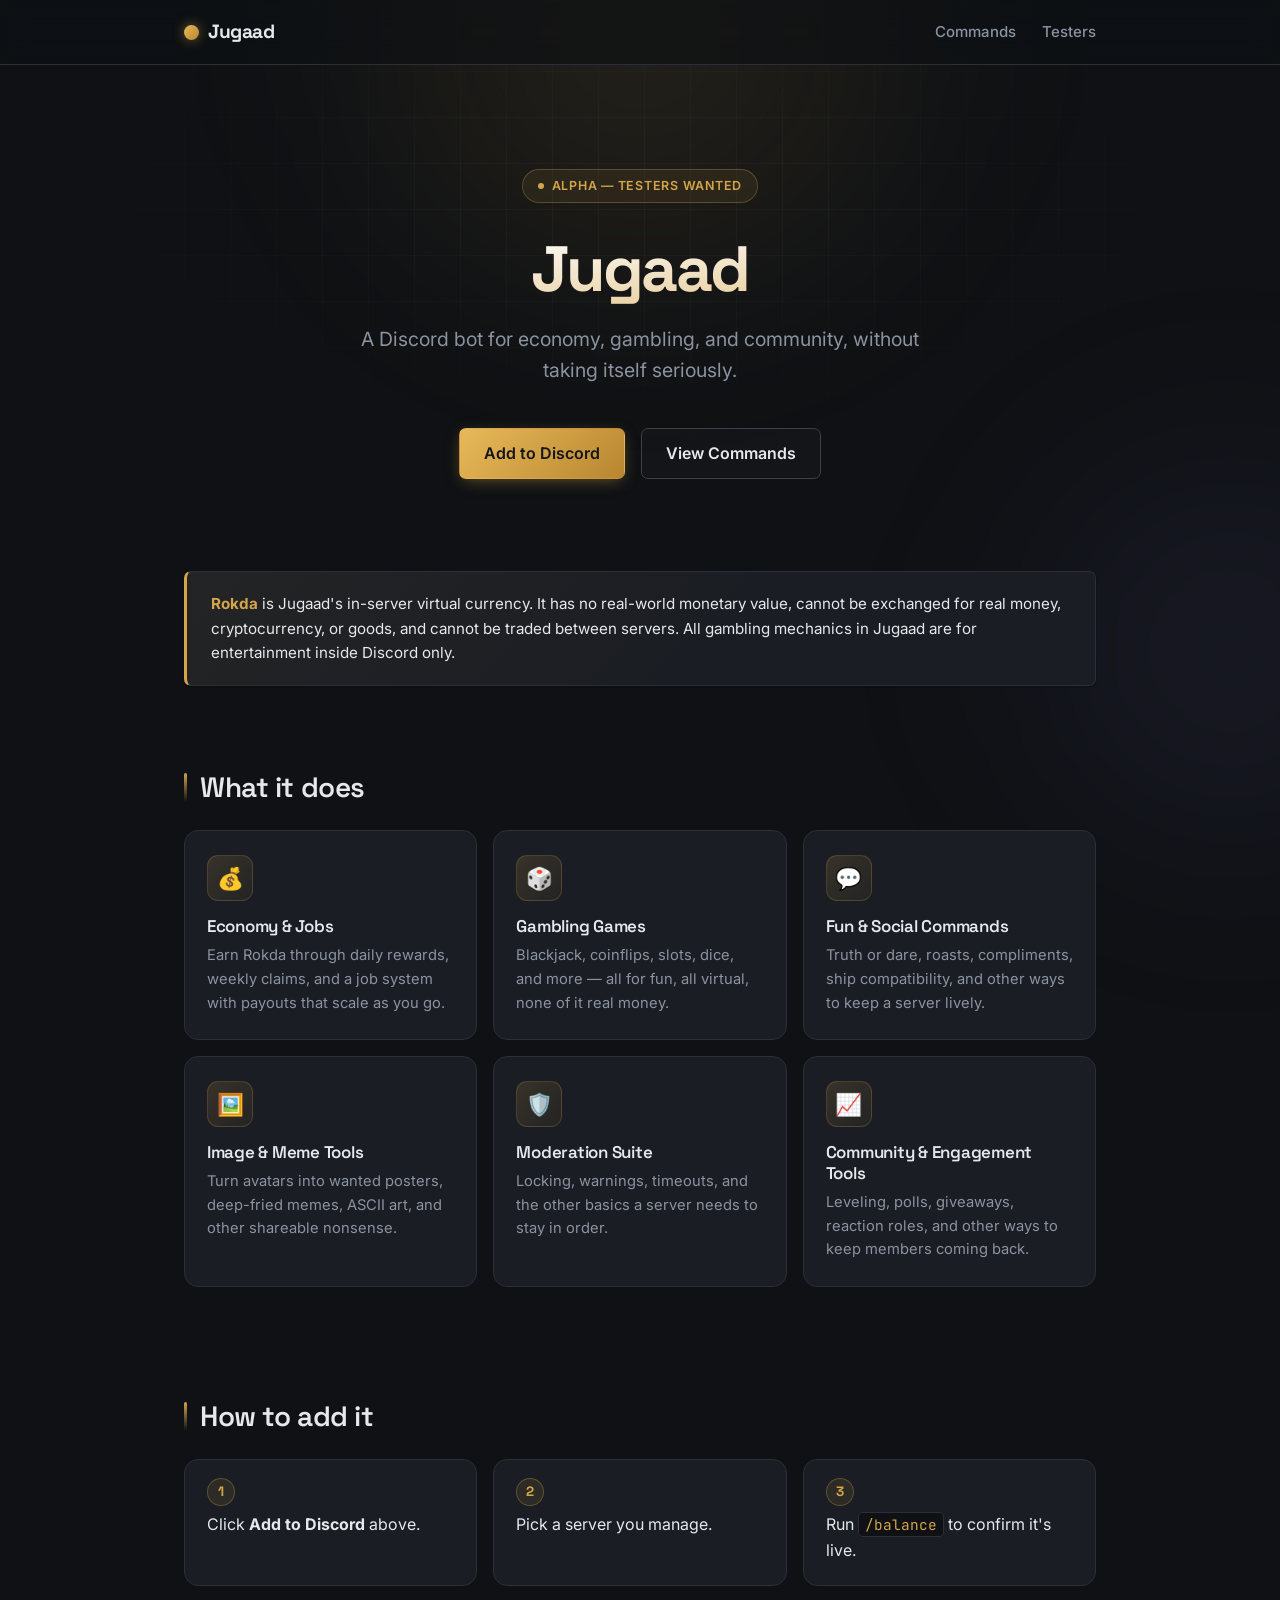
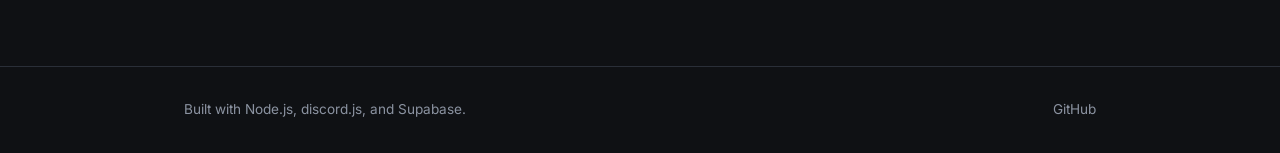
==== index.html @ f147b138 "Give the site a proper visual layer Cosmetic pass across all three pages, keeping the existing dark/" ====
<!doctype html>
<html lang="en">
<head>
  <meta charset="UTF-8" />
  <meta name="viewport" content="width=device-width, initial-scale=1.0" />
  <title>Jugaad — A Discord Bot for Economy, Gambling &amp; Community</title>
  <meta name="description" content="Jugaad is a Discord bot for economy, gambling, and community, without taking itself seriously." />

  <link rel="preconnect" href="https://fonts.googleapis.com" />
  <link rel="preconnect" href="https://fonts.gstatic.com" crossorigin />
  <link href="https://fonts.googleapis.com/css2?family=Space+Grotesk:wght@600;700&family=Inter:wght@400;500;600&family=JetBrains+Mono:wght@400;500&display=swap" rel="stylesheet" />

  <link rel="stylesheet" href="styles.css" />
</head>
<body>

  <header class="site-header">
    <div class="container">
      <a href="index.html" class="site-logo">Jugaad</a>
      <nav class="site-nav">
        <a href="commands.html">Commands</a>
        <a href="testers.html">Testers</a>
      </nav>
    </div>
  </header>

  <main>

    <section class="hero">
      <div class="container">
        <span class="hero-badge" data-reveal><span class="dot"></span> Alpha — testers wanted</span>
        <h1 data-reveal data-reveal-delay="60">Jugaad</h1>
        <p class="tagline" data-reveal data-reveal-delay="120">A Discord bot for economy, gambling, and community, without taking itself seriously.</p>
        <div class="hero-actions" data-reveal data-reveal-delay="180">
          <a href="https://discord.com/oauth2/authorize?client_id=1526129273075929159&permissions=2147601472&integration_type=0&scope=bot+applications.commands" class="btn btn-primary">Add to Discord</a>
          <a href="commands.html" class="btn btn-secondary">View Commands</a>
        </div>
      </div>
    </section>

    <section class="compliance">
      <div class="container">
        <p><strong>Rokda</strong> is Jugaad's in-server virtual currency. It has no real-world monetary value, cannot be exchanged for real money, cryptocurrency, or goods, and cannot be traded between servers. All gambling mechanics in Jugaad are for entertainment inside Discord only.</p>
      </div>
    </section>

    <section class="features">
      <div class="container">
        <h2>What it does</h2>
        <div class="feature-grid">
          <article class="feature-card" data-reveal>
            <span class="icon">💰</span>
            <h3>Economy &amp; Jobs</h3>
            <p>Earn Rokda through daily rewards, weekly claims, and a job system with payouts that scale as you go.</p>
          </article>
          <article class="feature-card" data-reveal data-reveal-delay="70">
            <span class="icon">🎲</span>
            <h3>Gambling Games</h3>
            <p>Blackjack, coinflips, slots, dice, and more — all for fun, all virtual, none of it real money.</p>
          </article>
          <article class="feature-card" data-reveal data-reveal-delay="140">
            <span class="icon">💬</span>
            <h3>Fun &amp; Social Commands</h3>
            <p>Truth or dare, roasts, compliments, ship compatibility, and other ways to keep a server lively.</p>
          </article>
          <article class="feature-card" data-reveal>
            <span class="icon">🖼️</span>
            <h3>Image &amp; Meme Tools</h3>
            <p>Turn avatars into wanted posters, deep-fried memes, ASCII art, and other shareable nonsense.</p>
          </article>
          <article class="feature-card" data-reveal data-reveal-delay="70">
            <span class="icon">🛡️</span>
            <h3>Moderation Suite</h3>
            <p>Locking, warnings, timeouts, and the other basics a server needs to stay in order.</p>
          </article>
          <article class="feature-card" data-reveal data-reveal-delay="140">
            <span class="icon">📈</span>
            <h3>Community &amp; Engagement Tools</h3>
            <p>Leveling, polls, giveaways, reaction roles, and other ways to keep members coming back.</p>
          </article>
        </div>
      </div>
    </section>

    <section class="how-to-add">
      <div class="container">
        <h2>How to add it</h2>
        <ol class="steps">
          <li data-reveal>Click <strong>Add to Discord</strong> above.</li>
          <li data-reveal data-reveal-delay="70">Pick a server you manage.</li>
          <li data-reveal data-reveal-delay="140">Run <code>/balance</code> to confirm it's live.</li>
        </ol>
      </div>
    </section>

  </main>

  <footer class="site-footer">
    <div class="container">
      <span>Built with Node.js, discord.js, and Supabase.</span>
      <a href="GITHUB_REPO_PLACEHOLDER">GitHub</a>
    </div>
  </footer>

  <button type="button" class="to-top" aria-label="Back to top">
    <svg viewBox="0 0 24 24" fill="none" stroke="currentColor" stroke-width="2.2" stroke-linecap="round" stroke-linejoin="round" aria-hidden="true">
      <path d="M12 19V5M5 12l7-7 7 7" />
    </svg>
  </button>

  <script src="script.js"></script>
</body>
</html>
---- styles.css ----
/* Jugaad docs site — shared stylesheet */

:root {
  --bg: #0f1114;
  --bg-deep: #0a0c0f;
  --surface: #1a1d23;
  --surface-hi: #21252d;
  --border: #2a2f38;
  --border-hi: #3a404c;
  --text: #e6e8ec;
  --text-muted: #8b93a1;
  --accent: #d4a54a;
  --accent-hover: #e8b95a;
  --accent-deep: #b8862f;
  --violet: #8b7cf6;
  --success: #4ea67c;
  --warning: #c26a5b;

  --accent-rgb: 212, 165, 74;
  --violet-rgb: 139, 124, 246;
  --warning-rgb: 194, 106, 91;
  --success-rgb: 78, 166, 124;

  --font-heading: "Space Grotesk", "Inter", sans-serif;
  --font-body: "Inter", sans-serif;
  --font-mono: "JetBrains Mono", ui-monospace, monospace;

  --content-width: 960px;
  --radius: 7px;
  --radius-lg: 14px;

  --ease: cubic-bezier(0.4, 0, 0.2, 1);
  --ease-out: cubic-bezier(0.16, 1, 0.3, 1);
  --t-fast: 160ms var(--ease);
  --t-med: 280ms var(--ease);

  --shadow-sm: 0 1px 2px rgba(0, 0, 0, 0.3);
  --shadow-md: 0 8px 24px -8px rgba(0, 0, 0, 0.5);
  --shadow-lg: 0 20px 48px -16px rgba(0, 0, 0, 0.65);
  --glow-accent: 0 0 0 1px rgba(var(--accent-rgb), 0.35), 0 8px 32px -8px rgba(var(--accent-rgb), 0.25);
}

* {
  box-sizing: border-box;
}

html {
  scroll-behavior: smooth;
}

body {
  margin: 0;
  background: var(--bg);
  color: var(--text);
  font-family: var(--font-body);
  font-size: 16px;
  line-height: 1.6;
  -webkit-font-smoothing: antialiased;
  position: relative;
  overflow-x: hidden;
}

/* Ambient background glows — fixed, behind everything, purely decorative. */
body::before,
body::after {
  content: "";
  position: fixed;
  border-radius: 50%;
  pointer-events: none;
  z-index: 0;
  filter: blur(80px);
}

body::before {
  top: -280px;
  left: 50%;
  width: 900px;
  height: 620px;
  margin-left: -450px;
  background: radial-gradient(circle, rgba(var(--accent-rgb), 0.13), transparent 68%);
}

body::after {
  top: 340px;
  right: -260px;
  width: 620px;
  height: 620px;
  background: radial-gradient(circle, rgba(var(--violet-rgb), 0.09), transparent 68%);
}

body > * {
  position: relative;
  z-index: 1;
}

::selection {
  background: rgba(var(--accent-rgb), 0.28);
  color: #fff;
}

/* Scrollbar */

* {
  scrollbar-width: thin;
  scrollbar-color: var(--border-hi) transparent;
}

::-webkit-scrollbar {
  width: 11px;
  height: 11px;
}

::-webkit-scrollbar-track {
  background: var(--bg-deep);
}

::-webkit-scrollbar-thumb {
  background: var(--border-hi);
  border-radius: 6px;
  border: 3px solid var(--bg-deep);
}

::-webkit-scrollbar-thumb:hover {
  background: #4a5261;
}

h1, h2, h3, h4 {
  font-family: var(--font-heading);
  font-weight: 600;
  line-height: 1.25;
  margin: 0 0 0.6em 0;
  letter-spacing: -0.015em;
}

p {
  margin: 0 0 1em 0;
}

a {
  color: var(--accent);
  text-decoration: none;
  transition: color var(--t-fast);
}

a:hover {
  color: var(--accent-hover);
}

:focus-visible {
  outline: 2px solid var(--accent);
  outline-offset: 3px;
  border-radius: 3px;
}

code, .mono {
  font-family: var(--font-mono);
}

.container {
  max-width: var(--content-width);
  margin: 0 auto;
  padding: 0 24px;
}

/* Site header */

.site-header {
  border-bottom: 1px solid var(--border);
  background: rgba(15, 17, 20, 0.72);
  -webkit-backdrop-filter: blur(14px) saturate(160%);
  backdrop-filter: blur(14px) saturate(160%);
  position: sticky;
  top: 0;
  z-index: 20;
  transition: box-shadow var(--t-med), background var(--t-med);
}

.site-header.scrolled {
  background: rgba(15, 17, 20, 0.9);
  box-shadow: 0 1px 0 rgba(var(--accent-rgb), 0.12), var(--shadow-md);
}

.site-header .container {
  display: flex;
  align-items: center;
  justify-content: space-between;
  height: 64px;
}

.site-logo {
  font-family: var(--font-heading);
  font-weight: 700;
  font-size: 1.2rem;
  color: var(--text);
  display: inline-flex;
  align-items: center;
  gap: 9px;
  letter-spacing: -0.02em;
}

/* Coin mark before the wordmark */
.site-logo::before {
  content: "";
  width: 15px;
  height: 15px;
  border-radius: 50%;
  background: linear-gradient(135deg, var(--accent-hover), var(--accent-deep));
  box-shadow: 0 0 12px rgba(var(--accent-rgb), 0.5);
  transition: transform var(--t-med), box-shadow var(--t-med);
}

.site-logo:hover {
  color: var(--accent);
}

.site-logo:hover::before {
  transform: rotate(180deg) scale(1.12);
  box-shadow: 0 0 18px rgba(var(--accent-rgb), 0.75);
}

.site-nav {
  display: flex;
  align-items: center;
}

.site-nav a {
  color: var(--text-muted);
  font-weight: 500;
  margin-left: 26px;
  font-size: 0.94rem;
  position: relative;
  padding: 4px 0;
}

.site-nav a::after {
  content: "";
  position: absolute;
  left: 0;
  bottom: 0;
  width: 100%;
  height: 1.5px;
  background: var(--accent);
  border-radius: 2px;
  transform: scaleX(0);
  transform-origin: right;
  transition: transform var(--t-med) var(--ease-out);
}

.site-nav a:hover {
  color: var(--accent);
}

.site-nav a:hover::after {
  transform: scaleX(1);
  transform-origin: left;
}

/* Buttons */

.btn {
  display: inline-block;
  padding: 12px 24px;
  border-radius: var(--radius);
  font-weight: 600;
  font-family: var(--font-body);
  border: 1px solid transparent;
  position: relative;
  overflow: hidden;
  transition: transform var(--t-fast), box-shadow var(--t-med), background var(--t-fast),
    border-color var(--t-fast), color var(--t-fast);
}

/* Shine sweep on hover */
.btn::after {
  content: "";
  position: absolute;
  inset: 0;
  background: linear-gradient(110deg, transparent 20%, rgba(255, 255, 255, 0.22), transparent 80%);
  transform: translateX(-120%);
  transition: transform 620ms var(--ease-out);
}

.btn:hover::after {
  transform: translateX(120%);
}

.btn:active {
  transform: translateY(1px);
}

.btn-primary {
  background: linear-gradient(135deg, var(--accent-hover), var(--accent-deep));
  color: #14161a;
  box-shadow: 0 4px 16px -4px rgba(var(--accent-rgb), 0.5);
}

.btn-primary:hover {
  color: #14161a;
  transform: translateY(-2px);
  box-shadow: 0 10px 28px -6px rgba(var(--accent-rgb), 0.6);
}

.btn-secondary {
  background: rgba(255, 255, 255, 0.02);
  border-color: var(--border-hi);
  color: var(--text);
}

.btn-secondary:hover {
  border-color: var(--accent);
  color: var(--accent);
  transform: translateY(-2px);
  background: rgba(var(--accent-rgb), 0.06);
}

/* Hero */

.hero {
  padding: 104px 0 72px;
  text-align: center;
  position: relative;
}

/* Faint grid, faded out toward the edges */
.hero::before {
  content: "";
  position: absolute;
  inset: -40px 0 0;
  background-image: linear-gradient(rgba(255, 255, 255, 0.028) 1px, transparent 1px),
    linear-gradient(90deg, rgba(255, 255, 255, 0.028) 1px, transparent 1px);
  background-size: 46px 46px;
  -webkit-mask-image: radial-gradient(ellipse 70% 62% at 50% 34%, #000 20%, transparent 76%);
  mask-image: radial-gradient(ellipse 70% 62% at 50% 34%, #000 20%, transparent 76%);
  pointer-events: none;
}

.hero .container {
  position: relative;
}

.hero-badge {
  display: inline-flex;
  align-items: center;
  gap: 8px;
  font-size: 0.78rem;
  font-weight: 600;
  letter-spacing: 0.06em;
  text-transform: uppercase;
  color: var(--accent);
  background: rgba(var(--accent-rgb), 0.09);
  border: 1px solid rgba(var(--accent-rgb), 0.3);
  padding: 6px 15px;
  border-radius: 100px;
  margin-bottom: 26px;
}

.hero-badge .dot {
  width: 6px;
  height: 6px;
  border-radius: 50%;
  background: var(--accent);
  box-shadow: 0 0 0 0 rgba(var(--accent-rgb), 0.7);
  animation: pulse-dot 2.4s var(--ease) infinite;
}

@keyframes pulse-dot {
  0% { box-shadow: 0 0 0 0 rgba(212, 165, 74, 0.6); }
  70% { box-shadow: 0 0 0 7px rgba(212, 165, 74, 0); }
  100% { box-shadow: 0 0 0 0 rgba(212, 165, 74, 0); }
}

.hero h1 {
  font-size: 4rem;
  font-weight: 700;
  margin-bottom: 0.24em;
  letter-spacing: -0.035em;
  background: linear-gradient(175deg, #fff 18%, var(--accent) 130%);
  -webkit-background-clip: text;
  background-clip: text;
  -webkit-text-fill-color: transparent;
  color: transparent;
}

.hero .tagline {
  color: var(--text-muted);
  font-size: 1.22rem;
  max-width: 570px;
  margin: 0 auto 2.2em;
  line-height: 1.55;
}

.hero-actions {
  display: flex;
  gap: 16px;
  justify-content: center;
  flex-wrap: wrap;
}

/* Compliance notice */

.compliance {
  padding: 20px 0 28px;
}

.compliance .container {
  background: linear-gradient(135deg, rgba(var(--accent-rgb), 0.05), transparent 60%), var(--surface);
  border: 1px solid var(--border);
  border-left: 3px solid var(--accent);
  border-radius: var(--radius);
  padding: 20px 24px;
  max-width: calc(var(--content-width) - 48px);
  box-shadow: var(--shadow-sm);
}

.compliance p {
  margin: 0;
  color: var(--text);
  font-size: 0.95rem;
}

.compliance strong {
  color: var(--accent);
}

/* Section spacing */

section {
  padding: 56px 0;
}

section > .container > h2 {
  font-size: 1.75rem;
  margin-bottom: 0.9em;
  display: flex;
  align-items: center;
  gap: 13px;
}

/* Small accent bar before each section heading */
section > .container > h2::before {
  content: "";
  width: 3px;
  height: 1.05em;
  border-radius: 2px;
  background: linear-gradient(180deg, var(--accent), transparent);
  flex: none;
}

.section-intro {
  color: var(--text-muted);
  max-width: 640px;
}

/* Feature cards */

.feature-grid {
  display: grid;
  grid-template-columns: repeat(3, 1fr);
  gap: 16px;
}

.feature-card {
  background: var(--surface);
  border: 1px solid var(--border);
  border-radius: var(--radius-lg);
  padding: 24px 22px;
  position: relative;
  overflow: hidden;
  transition: transform var(--t-med) var(--ease-out), border-color var(--t-med),
    box-shadow var(--t-med), background var(--t-med);
}

/* Gradient hairline that lights up along the top edge on hover */
.feature-card::before {
  content: "";
  position: absolute;
  top: 0;
  left: 0;
  right: 0;
  height: 1px;
  background: linear-gradient(90deg, transparent, var(--accent), transparent);
  opacity: 0;
  transition: opacity var(--t-med);
}

.feature-card:hover {
  transform: translateY(-4px);
  border-color: var(--border-hi);
  background: var(--surface-hi);
  box-shadow: var(--shadow-lg);
}

.feature-card:hover::before {
  opacity: 1;
}

.feature-card .icon {
  font-size: 1.35rem;
  display: inline-flex;
  align-items: center;
  justify-content: center;
  width: 46px;
  height: 46px;
  margin-bottom: 15px;
  border-radius: 11px;
  background: linear-gradient(135deg, rgba(var(--accent-rgb), 0.16), rgba(var(--accent-rgb), 0.05));
  border: 1px solid rgba(var(--accent-rgb), 0.2);
  transition: transform var(--t-med) var(--ease-out), box-shadow var(--t-med);
}

.feature-card:hover .icon {
  transform: scale(1.08) rotate(-5deg);
  box-shadow: 0 6px 20px -6px rgba(var(--accent-rgb), 0.5);
}

.feature-card h3 {
  font-size: 1.06rem;
  margin-bottom: 0.4em;
}

.feature-card p {
  color: var(--text-muted);
  font-size: 0.92rem;
  margin: 0;
}

/* How to add it — steps */

.steps {
  list-style: none;
  counter-reset: step;
  margin: 0;
  padding: 0;
  display: grid;
  grid-template-columns: repeat(3, 1fr);
  gap: 16px;
}

.steps li {
  counter-increment: step;
  background: var(--surface);
  border: 1px solid var(--border);
  border-radius: var(--radius-lg);
  padding: 22px;
  position: relative;
  padding-top: 52px;
  transition: transform var(--t-med) var(--ease-out), border-color var(--t-med), box-shadow var(--t-med);
}

.steps li:hover {
  transform: translateY(-3px);
  border-color: var(--border-hi);
  box-shadow: var(--shadow-md);
}

.steps li::before {
  content: counter(step);
  position: absolute;
  top: 18px;
  left: 22px;
  width: 26px;
  height: 26px;
  display: flex;
  align-items: center;
  justify-content: center;
  border-radius: 50%;
  font-family: var(--font-heading);
  color: var(--accent);
  background: rgba(var(--accent-rgb), 0.1);
  border: 1px solid rgba(var(--accent-rgb), 0.3);
  font-weight: 700;
  font-size: 0.85rem;
}

.steps code {
  background: var(--bg);
  border: 1px solid var(--border);
  border-radius: 4px;
  padding: 2px 6px;
  font-size: 0.9rem;
  color: var(--accent);
}

/* Tech footer */

.site-footer {
  border-top: 1px solid var(--border);
  padding: 32px 0;
  margin-top: 24px;
}

.site-footer .container {
  color: var(--text-muted);
  font-size: 0.85rem;
  display: flex;
  justify-content: space-between;
  flex-wrap: wrap;
  gap: 8px;
}

.site-footer a {
  color: var(--text-muted);
}

.site-footer a:hover {
  color: var(--accent);
}

/* Scroll reveal (index.html) — opt-in via [data-reveal].
   Deliberately scoped under .js-reveal, which script.js only adds once it has
   confirmed it can actually run the animation. Without that class the content
   is plainly visible, so a JS failure, a missing IntersectionObserver, or a
   renderer that never delivers observer callbacks degrades to "no animation"
   rather than "blank page". */

.js-reveal [data-reveal] {
  opacity: 0;
  transform: translateY(18px);
  transition: opacity 620ms var(--ease-out), transform 620ms var(--ease-out);
}

.js-reveal [data-reveal].revealed {
  opacity: 1;
  transform: none;
}

/* ---------- commands.html ---------- */

.commands-page {
  display: grid;
  grid-template-columns: 220px 1fr;
  gap: 40px;
  align-items: start;
  max-width: var(--content-width);
  margin: 0 auto;
  padding: 40px 24px 96px;
}

.build-note {
  grid-column: 1 / -1;
  color: var(--text-muted);
  font-size: 0.88rem;
  background: var(--surface);
  border: 1px solid var(--border);
  border-radius: var(--radius);
  padding: 12px 16px;
  margin-bottom: 8px;
}

.legend {
  grid-column: 1 / -1;
  display: flex;
  flex-wrap: wrap;
  gap: 20px;
  align-items: center;
  color: var(--text-muted);
  font-size: 0.85rem;
  border: 1px solid var(--border);
  border-radius: var(--radius);
  padding: 14px 18px;
  margin-bottom: 8px;
}

.legend .legend-item {
  display: flex;
  align-items: center;
  gap: 8px;
}

.filter-bar {
  grid-column: 1 / -1;
  margin-bottom: 8px;
  position: relative;
}

.filter-bar input {
  width: 100%;
  padding: 12px 16px 12px 42px;
  background: var(--surface);
  border: 1px solid var(--border);
  border-radius: var(--radius);
  color: var(--text);
  font-family: var(--font-body);
  font-size: 0.95rem;
  transition: border-color var(--t-fast), box-shadow var(--t-fast), background var(--t-fast);
}

/* Magnifier drawn in CSS so there's no extra markup or network request */
.filter-bar::before {
  content: "";
  position: absolute;
  left: 16px;
  top: 50%;
  width: 12px;
  height: 12px;
  margin-top: -8px;
  border: 1.8px solid var(--text-muted);
  border-radius: 50%;
  pointer-events: none;
  transition: border-color var(--t-fast);
}

.filter-bar::after {
  content: "";
  position: absolute;
  left: 26px;
  top: 50%;
  width: 6px;
  height: 1.8px;
  margin-top: 3px;
  background: var(--text-muted);
  transform: rotate(45deg);
  border-radius: 2px;
  pointer-events: none;
  transition: background var(--t-fast);
}

.filter-bar:focus-within::before {
  border-color: var(--accent);
}

.filter-bar:focus-within::after {
  background: var(--accent);
}

.filter-bar input:focus {
  outline: none;
  border-color: var(--accent);
  background: var(--surface-hi);
  box-shadow: 0 0 0 3px rgba(var(--accent-rgb), 0.12);
}

.filter-bar input::placeholder {
  color: var(--text-muted);
}

.sidebar {
  position: sticky;
  top: 84px;
  align-self: start;
}

.sidebar h4 {
  font-size: 0.75rem;
  text-transform: uppercase;
  letter-spacing: 0.06em;
  color: var(--text-muted);
  margin-bottom: 0.8em;
}

.sidebar ul {
  list-style: none;
  margin: 0;
  padding: 0;
  display: flex;
  flex-direction: column;
  gap: 2px;
  border-left: 1px solid var(--border);
}

.sidebar a {
  color: var(--text-muted);
  font-size: 0.9rem;
  display: block;
  padding: 5px 0 5px 14px;
  margin-left: -1px;
  border-left: 2px solid transparent;
  transition: color var(--t-fast), border-color var(--t-fast), padding-left var(--t-fast);
}

.sidebar a:hover {
  color: var(--accent);
  padding-left: 18px;
}

.sidebar a.active {
  color: var(--accent);
  border-left-color: var(--accent);
  font-weight: 500;
}

.mobile-nav-toggle {
  display: none;
}

.command-main {
  min-width: 0;
}

.command-category {
  margin-bottom: 48px;
  scroll-margin-top: 84px;
}

.command-category h2 {
  font-size: 1.5rem;
  border-bottom: 1px solid var(--border);
  padding-bottom: 12px;
  margin-bottom: 8px;
}

.category-note {
  color: var(--text-muted);
  font-size: 0.88rem;
  margin-bottom: 16px;
}

.command-list {
  display: flex;
  flex-direction: column;
  gap: 10px;
}

.command-card {
  background: var(--surface);
  border: 1px solid var(--border);
  border-radius: var(--radius);
  padding: 16px 18px;
  position: relative;
  overflow: hidden;
  transition: transform var(--t-fast) var(--ease-out), border-color var(--t-fast),
    background var(--t-fast), box-shadow var(--t-fast);
}

/* Accent bar that slides in from the left edge on hover */
.command-card::before {
  content: "";
  position: absolute;
  left: 0;
  top: 0;
  bottom: 0;
  width: 2px;
  background: linear-gradient(180deg, var(--accent), var(--accent-deep));
  transform: scaleY(0);
  transform-origin: top;
  transition: transform var(--t-med) var(--ease-out);
}

.command-card:hover {
  transform: translateX(3px);
  border-color: var(--border-hi);
  background: var(--surface-hi);
  box-shadow: var(--shadow-md);
}

.command-card:hover::before {
  transform: scaleY(1);
}

.command-card header {
  display: flex;
  align-items: center;
  justify-content: space-between;
  gap: 12px;
  flex-wrap: wrap;
  margin-bottom: 6px;
}

.command-card code {
  color: var(--accent);
  font-size: 0.95rem;
}

.command-card .desc {
  margin: 0;
  font-size: 0.94rem;
}

.command-card .note {
  margin: 6px 0 0;
  color: var(--text-muted);
  font-size: 0.85rem;
}

.badge {
  font-family: var(--font-body);
  font-size: 0.72rem;
  font-weight: 600;
  padding: 2px 8px;
  border-radius: 20px;
  white-space: nowrap;
}

.badge-soon {
  background: rgba(var(--accent-rgb), 0.14);
  color: var(--accent);
  border: 1px solid rgba(var(--accent-rgb), 0.35);
}

.badge-issue {
  background: rgba(var(--warning-rgb), 0.14);
  color: var(--warning);
  border: 1px solid rgba(var(--warning-rgb), 0.35);
}

.no-results {
  display: none;
  color: var(--text-muted);
  padding: 40px 0;
  text-align: center;
}

/* ---------- testers.html ---------- */

.testers-page {
  max-width: var(--content-width);
  margin: 0 auto;
  padding: 40px 24px 96px;
}

.alpha-banner {
  background: linear-gradient(135deg, rgba(var(--accent-rgb), 0.07), transparent 62%), var(--surface);
  border: 1px solid var(--border);
  border-left: 3px solid var(--accent);
  border-radius: var(--radius);
  padding: 22px 26px;
  margin-bottom: 20px;
  box-shadow: var(--shadow-sm);
}

.alpha-banner h1 {
  font-size: 1.45rem;
  margin-bottom: 0.5em;
  color: var(--accent);
}

.alpha-banner p {
  margin: 0;
  font-size: 0.95rem;
}

.report-bug {
  background: linear-gradient(135deg, rgba(var(--warning-rgb), 0.16), rgba(var(--warning-rgb), 0.07));
  border: 1px solid var(--warning);
  border-radius: var(--radius);
  padding: 22px 26px;
  margin-bottom: 40px;
  box-shadow: 0 8px 28px -12px rgba(var(--warning-rgb), 0.45);
}

.report-bug h2 {
  font-size: 1.15rem;
  margin-bottom: 0.5em;
  color: var(--warning);
}

.report-bug p {
  margin: 0 0 0.6em;
  font-size: 0.95rem;
}

.report-bug p:last-child {
  margin-bottom: 0;
}

.report-bug .report-target {
  font-weight: 600;
  color: var(--text);
  font-family: var(--font-mono);
  background: rgba(0, 0, 0, 0.28);
  border: 1px solid rgba(var(--warning-rgb), 0.45);
  border-radius: 5px;
  padding: 2px 8px;
}

.testers-intro {
  color: var(--text-muted);
  font-size: 0.9rem;
  margin-bottom: 32px;
}

.known-issues {
  background: linear-gradient(135deg, rgba(var(--warning-rgb), 0.09), transparent 60%), var(--surface);
  border: 1px solid var(--border);
  border-left: 3px solid var(--warning);
  border-radius: var(--radius);
  padding: 22px 26px;
  margin-bottom: 40px;
}

.known-issues h2 {
  font-size: 1.15rem;
  margin-bottom: 0.5em;
}

.known-issues p {
  margin: 0 0 0.6em;
  font-size: 0.9rem;
}

.known-issues p:last-child {
  margin-bottom: 0;
}

.known-issues ul {
  margin: 0 0 0.6em;
  padding-left: 1.3em;
  font-size: 0.9rem;
}

.known-issues code {
  background: var(--bg);
  border: 1px solid var(--border);
  border-radius: 4px;
  padding: 1px 5px;
  font-size: 0.87rem;
}

.test-category {
  margin-bottom: 44px;
  scroll-margin-top: 84px;
}

.test-category h2 {
  font-size: 1.5rem;
  border-bottom: 1px solid var(--border);
  padding-bottom: 12px;
  margin-bottom: 20px;
}

.test-card {
  background: var(--surface);
  border: 1px solid var(--border);
  border-radius: var(--radius);
  padding: 16px 18px;
  margin-bottom: 12px;
  transition: border-color var(--t-fast), background var(--t-fast), box-shadow var(--t-fast);
}

.test-card:hover {
  border-color: var(--border-hi);
  background: var(--surface-hi);
  box-shadow: var(--shadow-md);
}

.test-card > h3 {
  font-family: var(--font-mono);
  font-size: 1rem;
  color: var(--accent);
  font-weight: 500;
  margin-bottom: 12px;
}

.test-step {
  padding: 10px 0;
  border-top: 1px solid var(--border);
}

.test-step:first-of-type {
  border-top: none;
  padding-top: 0;
}

.test-step p {
  margin: 0 0 6px;
  font-size: 0.92rem;
}

.test-step p:last-child {
  margin-bottom: 0;
}

.test-label {
  display: inline-block;
  font-family: var(--font-body);
  font-size: 0.7rem;
  font-weight: 600;
  text-transform: uppercase;
  letter-spacing: 0.05em;
  padding: 2px 7px;
  border-radius: 4px;
  margin-right: 8px;
  vertical-align: middle;
}

.test-label.action {
  background: rgba(var(--accent-rgb), 0.14);
  color: var(--accent);
  border: 1px solid rgba(var(--accent-rgb), 0.28);
}

.test-label.expected {
  background: rgba(var(--success-rgb), 0.14);
  color: var(--success);
  border: 1px solid rgba(var(--success-rgb), 0.28);
}

.test-label.edge {
  background: rgba(var(--warning-rgb), 0.14);
  color: var(--warning);
  border: 1px solid rgba(var(--warning-rgb), 0.28);
}

.test-step code {
  background: var(--bg);
  border: 1px solid var(--border);
  border-radius: 4px;
  padding: 2px 6px;
  font-size: 0.88rem;
  color: var(--text);
}

/* Back-to-top button */

.to-top {
  position: fixed;
  right: 24px;
  bottom: 24px;
  width: 42px;
  height: 42px;
  display: flex;
  align-items: center;
  justify-content: center;
  border-radius: 50%;
  background: var(--surface-hi);
  border: 1px solid var(--border-hi);
  color: var(--text-muted);
  cursor: pointer;
  z-index: 40;
  opacity: 0;
  visibility: hidden;
  transform: translateY(12px);
  box-shadow: var(--shadow-md);
  transition: opacity var(--t-med), transform var(--t-med) var(--ease-out), visibility var(--t-med),
    color var(--t-fast), border-color var(--t-fast);
}

.to-top.visible {
  opacity: 1;
  visibility: visible;
  transform: none;
}

.to-top:hover {
  color: var(--accent);
  border-color: var(--accent);
}

.to-top svg {
  width: 17px;
  height: 17px;
}

/* Mobile breakpoint */

@media (max-width: 700px) {
  .hero {
    padding: 64px 0 40px;
  }

  .hero h1 {
    font-size: 2.5rem;
  }

  .hero .tagline {
    font-size: 1.05rem;
  }

  .feature-grid,
  .steps {
    grid-template-columns: 1fr;
  }

  .site-nav a {
    margin-left: 16px;
  }

  .commands-page {
    grid-template-columns: 1fr;
    padding: 24px 20px 64px;
  }

  .testers-page {
    padding: 24px 20px 64px;
  }

  .to-top {
    right: 16px;
    bottom: 16px;
  }

  .mobile-nav-toggle {
    display: block;
    grid-column: 1 / -1;
    width: 100%;
    text-align: left;
    padding: 12px 16px;
    background: var(--surface);
    border: 1px solid var(--border);
    border-radius: var(--radius);
    color: var(--text);
    font-family: var(--font-body);
    font-size: 0.9rem;
    font-weight: 600;
    cursor: pointer;
  }

  .sidebar {
    position: static;
    display: none;
    background: var(--surface);
    border: 1px solid var(--border);
    border-radius: var(--radius);
    padding: 16px;
    margin-bottom: 8px;
    z-index: 30;
  }

  .sidebar.open {
    display: block;
  }

  .command-card header {
    flex-direction: column;
    align-items: flex-start;
  }

  .command-card:hover {
    transform: none;
  }
}

/* Respect reduced-motion preferences: kill movement, keep color/state feedback. */

@media (prefers-reduced-motion: reduce) {
  html {
    scroll-behavior: auto;
  }

  *,
  *::before,
  *::after {
    animation-duration: 0.001ms !important;
    animation-iteration-count: 1 !important;
    transition-duration: 0.001ms !important;
  }

  .js-reveal [data-reveal] {
    opacity: 1;
    transform: none;
  }

  .feature-card:hover,
  .steps li:hover,
  .command-card:hover,
  .btn-primary:hover,
  .btn-secondary:hover {
    transform: none;
  }
}
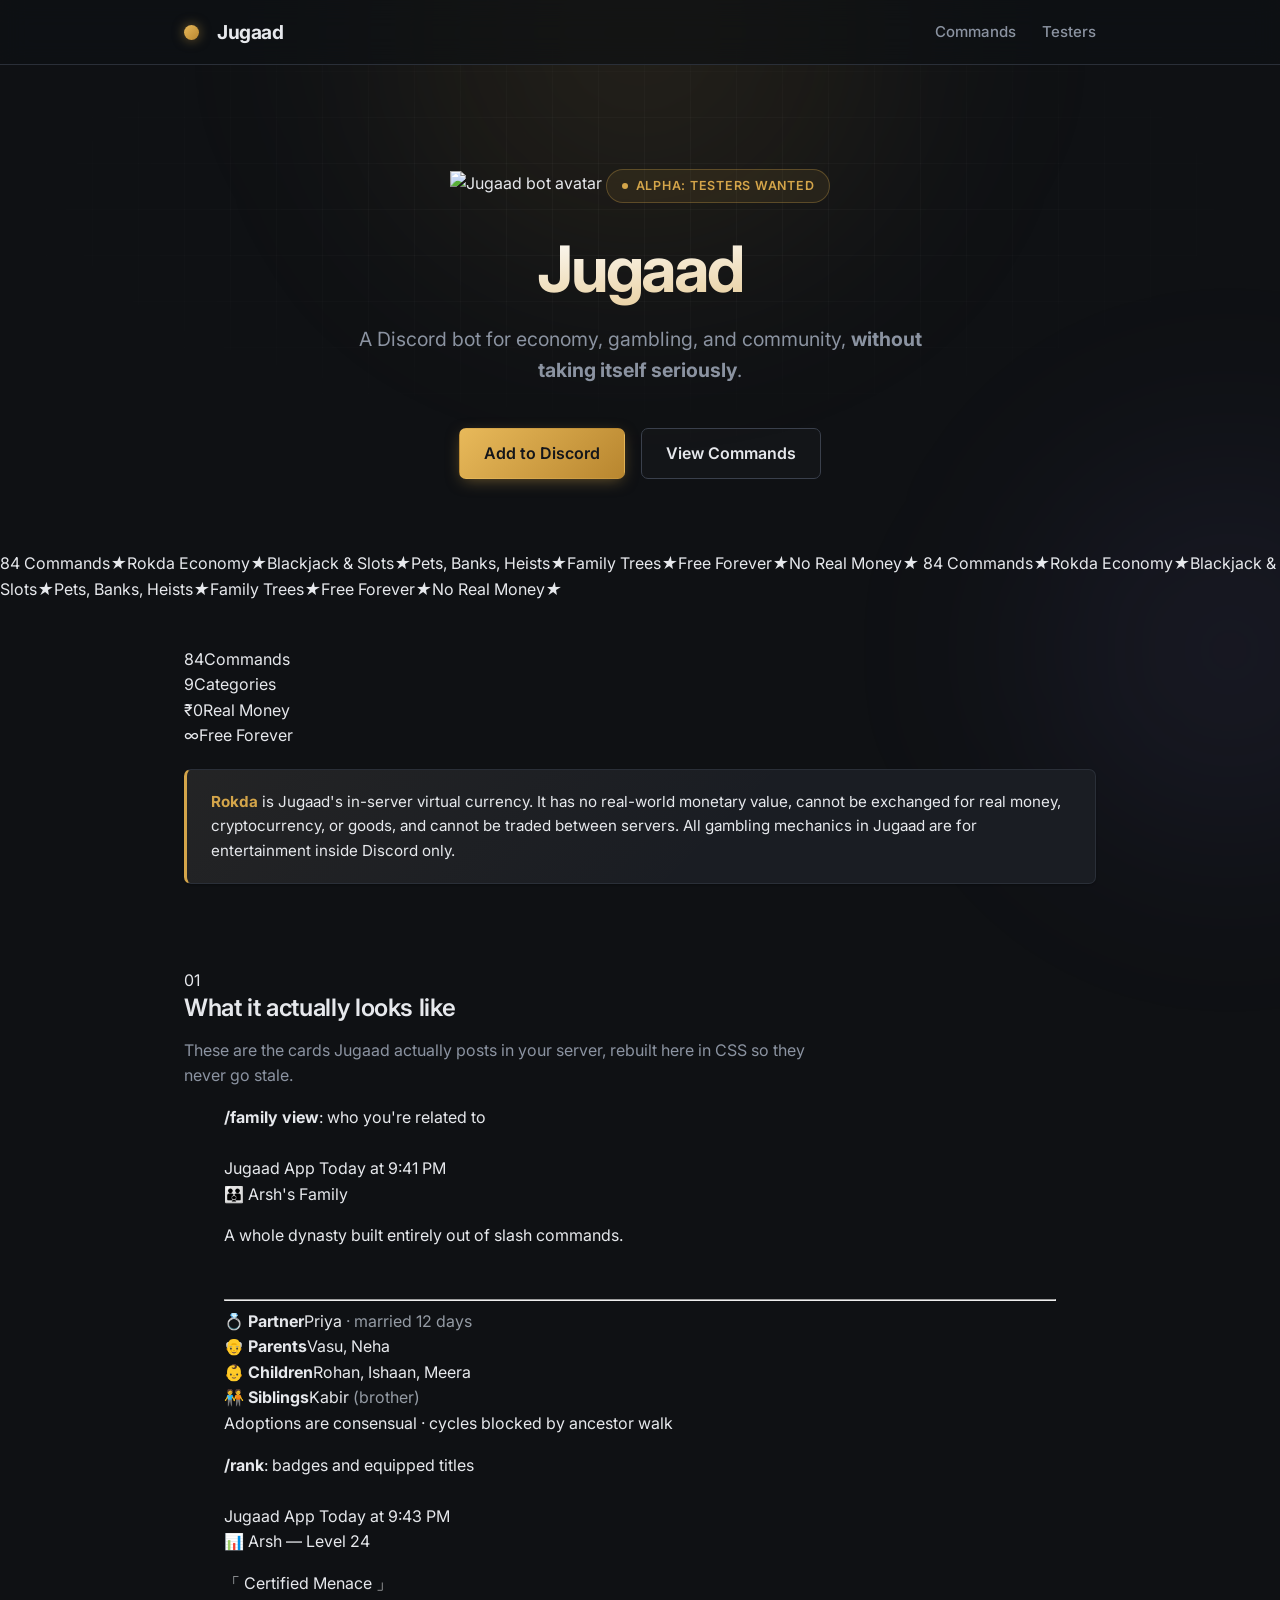
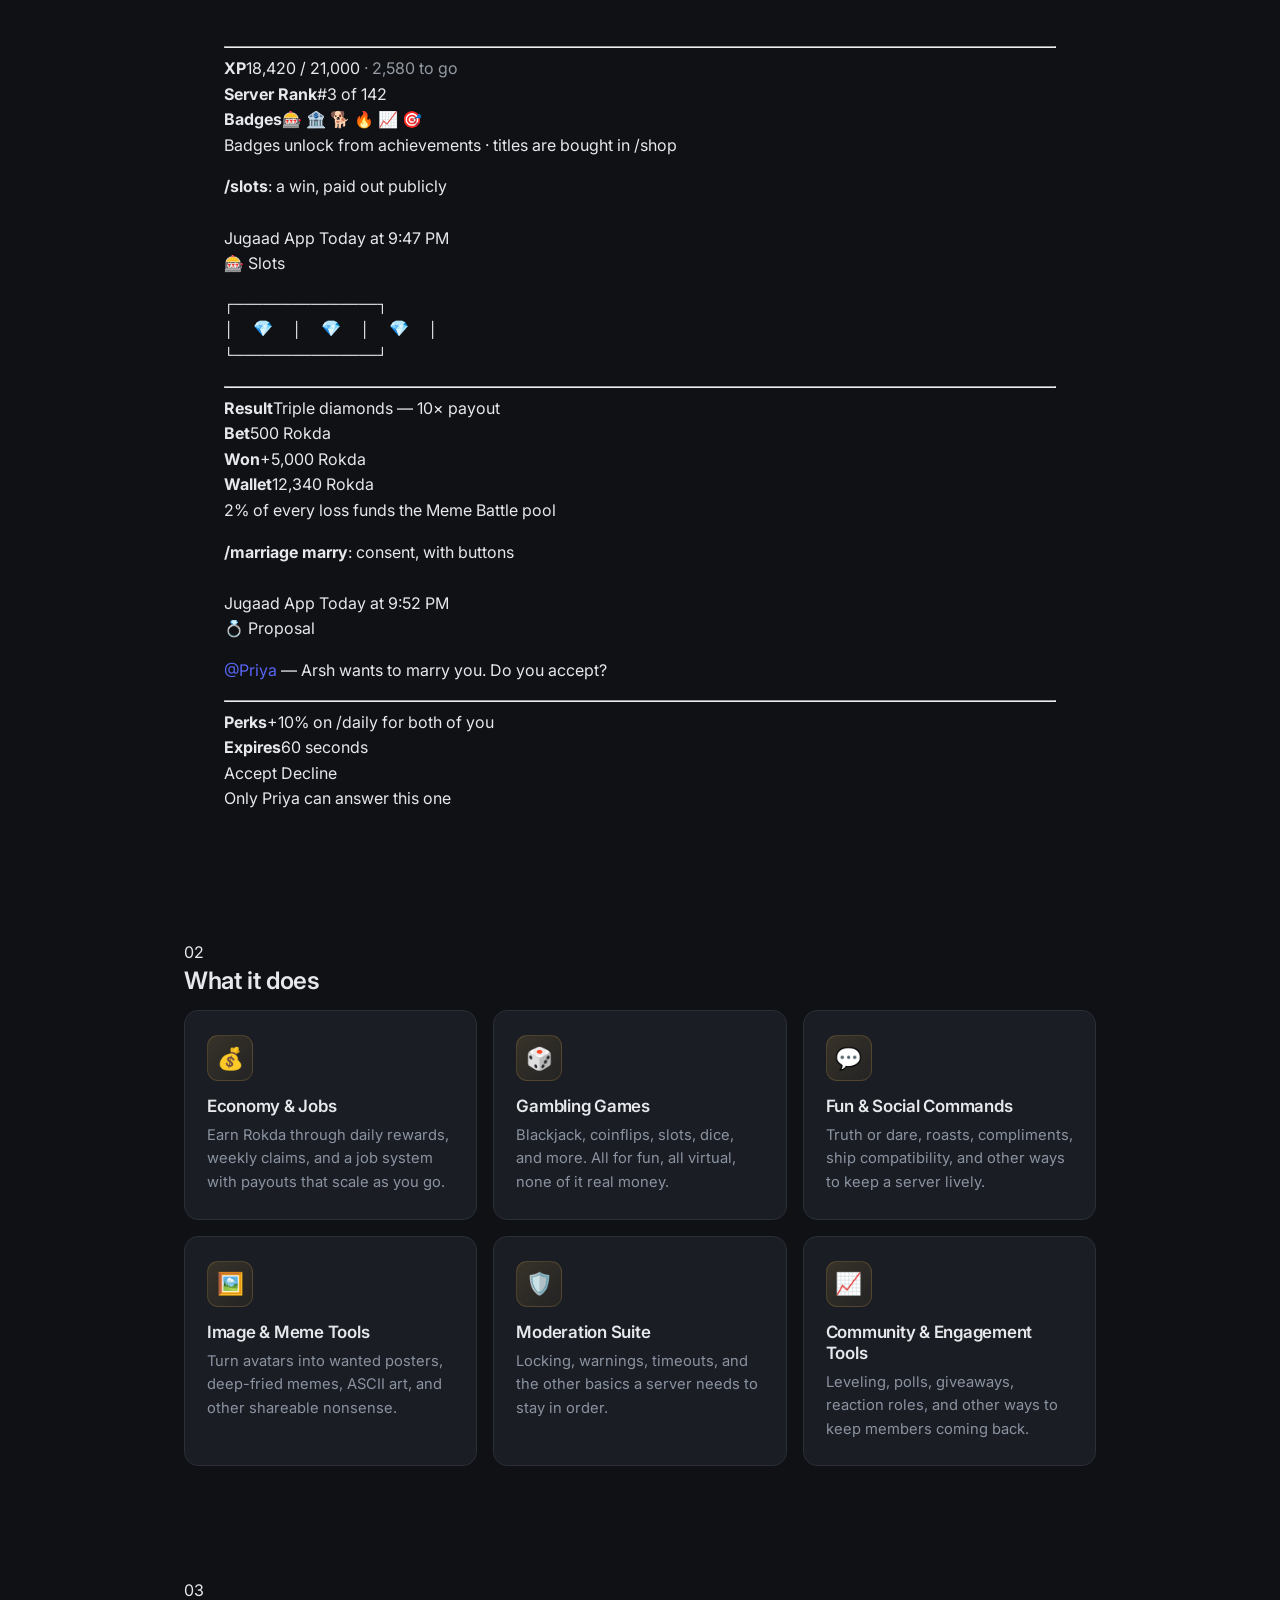
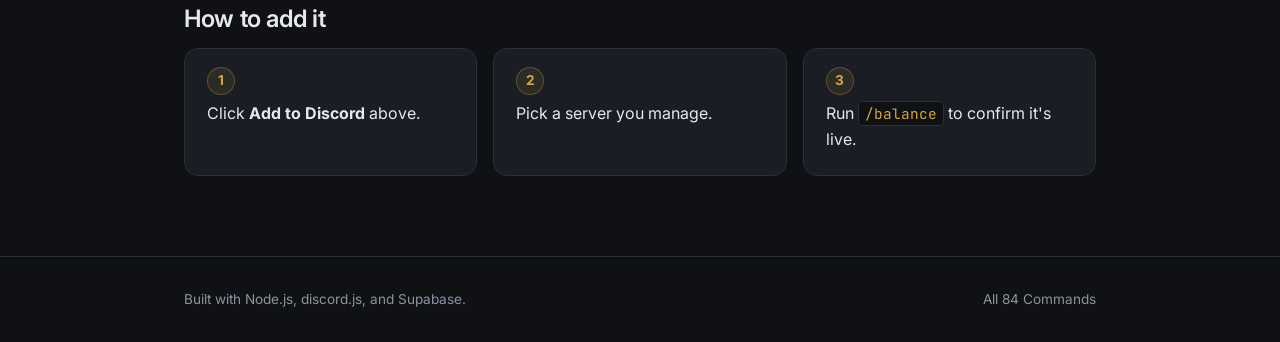
==== commit 90ab66d5: "Drop /wordle from the docs, add the live URL The bot retired /wordle, so its card is gone from comma" ====
--- a/index.html
+++ b/index.html
@@ -3,20 +3,21 @@
 <head>
   <meta charset="UTF-8" />
   <meta name="viewport" content="width=device-width, initial-scale=1.0" />
-  <title>Jugaad — A Discord Bot for Economy, Gambling &amp; Community</title>
-  <meta name="description" content="Jugaad is a Discord bot for economy, gambling, and community, without taking itself seriously." />
+  <title>Jugaad: A Discord Bot for Economy, Gambling &amp; Community</title>
+  <meta name="description" content="Jugaad is a Discord bot for economy, gambling, and community, without taking itself seriously. 84 commands, free forever." />
 
   <link rel="preconnect" href="https://fonts.googleapis.com" />
   <link rel="preconnect" href="https://fonts.gstatic.com" crossorigin />
-  <link href="https://fonts.googleapis.com/css2?family=Space+Grotesk:wght@600;700&family=Inter:wght@400;500;600&family=JetBrains+Mono:wght@400;500&display=swap" rel="stylesheet" />
-
+  <link href="https://fonts.googleapis.com/css2?family=Anton&family=Archivo:wght@600;700&family=Inter:wght@400;500;600;700&family=JetBrains+Mono:wght@400;500&display=swap" rel="stylesheet" />
+
+  <link rel="icon" type="image/png" href="https://cdn.discordapp.com/avatars/1526129273075929159/9fe22ef2569ecffbc7eb3f4ace33cc23.png?size=64" />
   <link rel="stylesheet" href="styles.css" />
 </head>
 <body>
 
   <header class="site-header">
     <div class="container">
-      <a href="index.html" class="site-logo">Jugaad</a>
+      <a href="index.html" class="site-logo"><img src="https://cdn.discordapp.com/avatars/1526129273075929159/9fe22ef2569ecffbc7eb3f4ace33cc23.png?size=128" alt="" class="logo-img" />Jugaad</a>
       <nav class="site-nav">
         <a href="commands.html">Commands</a>
         <a href="testers.html">Testers</a>
@@ -28,9 +29,10 @@
 
     <section class="hero">
       <div class="container">
-        <span class="hero-badge" data-reveal><span class="dot"></span> Alpha — testers wanted</span>
+        <img src="https://cdn.discordapp.com/avatars/1526129273075929159/9fe22ef2569ecffbc7eb3f4ace33cc23.png?size=256" alt="Jugaad bot avatar" class="hero-avatar" data-reveal />
+        <span class="hero-badge" data-reveal><span class="dot"></span> Alpha: testers wanted</span>
         <h1 data-reveal data-reveal-delay="60">Jugaad</h1>
-        <p class="tagline" data-reveal data-reveal-delay="120">A Discord bot for economy, gambling, and community, without taking itself seriously.</p>
+        <p class="tagline" data-reveal data-reveal-delay="120">A Discord bot for economy, gambling, and community, <strong>without taking itself seriously</strong>.</p>
         <div class="hero-actions" data-reveal data-reveal-delay="180">
           <a href="https://discord.com/oauth2/authorize?client_id=1526129273075929159&permissions=2147601472&integration_type=0&scope=bot+applications.commands" class="btn btn-primary">Add to Discord</a>
           <a href="commands.html" class="btn btn-secondary">View Commands</a>
@@ -38,15 +40,177 @@
       </div>
     </section>
 
+    <!-- The CSS scrolls the track to -50%, which is only seamless if the
+         content is exactly two identical halves. Both copies live here rather
+         than being cloned in JS so the loop can't break when JS doesn't run.
+         Edit one span, edit the other to match. -->
+    <div class="ticker" aria-hidden="true">
+      <div class="ticker-track" id="ticker-track">
+        <span>84 Commands<i class="sep">★</i>Rokda Economy<i class="sep">★</i>Blackjack &amp; Slots<i class="sep">★</i>Pets, Banks, Heists<i class="sep">★</i>Family Trees<i class="sep">★</i>Free Forever<i class="sep">★</i>No Real Money<i class="sep">★</i></span>
+        <span>84 Commands<i class="sep">★</i>Rokda Economy<i class="sep">★</i>Blackjack &amp; Slots<i class="sep">★</i>Pets, Banks, Heists<i class="sep">★</i>Family Trees<i class="sep">★</i>Free Forever<i class="sep">★</i>No Real Money<i class="sep">★</i></span>
+      </div>
+    </div>
+
+    <section class="stats-section" style="padding-top:44px;padding-bottom:0;">
+      <div class="container">
+        <div class="stat-strip" data-reveal>
+          <div><span class="n">84</span><span class="l">Commands</span></div>
+          <div><span class="n">9</span><span class="l">Categories</span></div>
+          <div><span class="n">₹0</span><span class="l">Real Money</span></div>
+          <div><span class="n">∞</span><span class="l">Free Forever</span></div>
+        </div>
+      </div>
+    </section>
+
     <section class="compliance">
       <div class="container">
         <p><strong>Rokda</strong> is Jugaad's in-server virtual currency. It has no real-world monetary value, cannot be exchanged for real money, cryptocurrency, or goods, and cannot be traded between servers. All gambling mechanics in Jugaad are for entertainment inside Discord only.</p>
       </div>
     </section>
 
+    <!-- Proof. These are the bot's real Components V2 containers rebuilt in
+         HTML/CSS — accent bar, heading, thumbnail, divider, fields, footer —
+         so they can't go stale the way screenshots do. Structure mirrors
+         rokdaContainer() in Jugaad-Bot/lib/components.js. -->
+    <section class="proof">
+      <div class="container">
+        <div class="section-head" data-reveal>
+          <span class="num">01</span>
+          <h2>What it actually looks like</h2>
+        </div>
+        <div class="rule-torn"></div>
+        <p class="section-intro" data-reveal>These are the cards Jugaad actually posts in your server, rebuilt here in CSS so they never go stale.</p>
+
+        <div class="proof-grid">
+
+          <figure class="proof-item" data-reveal>
+            <figcaption><b>/family view</b>: who you're related to</figcaption>
+            <div class="dc">
+              <div class="dc-msg">
+                <img src="https://cdn.discordapp.com/avatars/1526129273075929159/9fe22ef2569ecffbc7eb3f4ace33cc23.png?size=128" alt="" class="dc-pfp" />
+                <div class="dc-body">
+                  <div class="dc-meta">
+                    <span class="dc-name">Jugaad</span>
+                    <span class="dc-tag">App</span>
+                    <span class="dc-time">Today at 9:41 PM</span>
+                  </div>
+                  <div class="dc-card">
+                    <div class="dc-head">
+                      <div>
+                        <p class="dc-title">👪 Arsh's Family</p>
+                        <p class="dc-desc">A whole dynasty built entirely out of slash commands.</p>
+                      </div>
+                      <img src="https://cdn.discordapp.com/avatars/1526129273075929159/9fe22ef2569ecffbc7eb3f4ace33cc23.png?size=128" alt="" class="dc-thumb" />
+                    </div>
+                    <hr class="dc-div" />
+                    <div class="dc-field"><b>💍 Partner</b>Priya <span style="color:#949ba4">· married 12 days</span></div>
+                    <div class="dc-field"><b>👴 Parents</b>Vasu, Neha</div>
+                    <div class="dc-field"><b>👶 Children</b>Rohan, Ishaan, Meera</div>
+                    <div class="dc-field"><b>🧑‍🤝‍🧑 Siblings</b>Kabir <span style="color:#949ba4">(brother)</span></div>
+                    <p class="dc-foot">Adoptions are consensual · cycles blocked by ancestor walk</p>
+                  </div>
+                </div>
+              </div>
+            </div>
+          </figure>
+
+          <figure class="proof-item" data-reveal data-reveal-delay="80">
+            <figcaption><b>/rank</b>: badges and equipped titles</figcaption>
+            <div class="dc">
+              <div class="dc-msg">
+                <img src="https://cdn.discordapp.com/avatars/1526129273075929159/9fe22ef2569ecffbc7eb3f4ace33cc23.png?size=128" alt="" class="dc-pfp" />
+                <div class="dc-body">
+                  <div class="dc-meta">
+                    <span class="dc-name">Jugaad</span>
+                    <span class="dc-tag">App</span>
+                    <span class="dc-time">Today at 9:43 PM</span>
+                  </div>
+                  <div class="dc-card">
+                    <div class="dc-head">
+                      <div>
+                        <p class="dc-title">📊 Arsh — Level 24</p>
+                        <p class="dc-desc"><span class="dc-gold">「 Certified Menace 」</span></p>
+                      </div>
+                      <img src="https://cdn.discordapp.com/avatars/1526129273075929159/9fe22ef2569ecffbc7eb3f4ace33cc23.png?size=128" alt="" class="dc-thumb" />
+                    </div>
+                    <hr class="dc-div" />
+                    <div class="dc-field"><b>XP</b>18,420 / 21,000 <span style="color:#949ba4">· 2,580 to go</span></div>
+                    <div class="dc-field"><b>Server Rank</b>#3 of 142</div>
+                    <div class="dc-field"><b>Badges</b>🎰 🏦 🐕 🔥 📈 🎯</div>
+                    <p class="dc-foot">Badges unlock from achievements · titles are bought in /shop</p>
+                  </div>
+                </div>
+              </div>
+            </div>
+          </figure>
+
+          <figure class="proof-item" data-reveal>
+            <figcaption><b>/slots</b>: a win, paid out publicly</figcaption>
+            <div class="dc">
+              <div class="dc-msg">
+                <img src="https://cdn.discordapp.com/avatars/1526129273075929159/9fe22ef2569ecffbc7eb3f4ace33cc23.png?size=128" alt="" class="dc-pfp" />
+                <div class="dc-body">
+                  <div class="dc-meta">
+                    <span class="dc-name">Jugaad</span>
+                    <span class="dc-tag">App</span>
+                    <span class="dc-time">Today at 9:47 PM</span>
+                  </div>
+                  <div class="dc-card">
+                    <p class="dc-title">🎰 Slots</p>
+                    <pre class="dc-mono">┌───────────────┐
+│  💎  │  💎  │  💎  │
+└───────────────┘</pre>
+                    <hr class="dc-div" />
+                    <div class="dc-field"><b>Result</b><span class="dc-gold">Triple diamonds — 10× payout</span></div>
+                    <div class="dc-field"><b>Bet</b>500 Rokda</div>
+                    <div class="dc-field"><b>Won</b><span class="dc-gold">+5,000 Rokda</span></div>
+                    <div class="dc-field"><b>Wallet</b>12,340 Rokda</div>
+                    <p class="dc-foot">2% of every loss funds the Meme Battle pool</p>
+                  </div>
+                </div>
+              </div>
+            </div>
+          </figure>
+
+          <figure class="proof-item" data-reveal data-reveal-delay="80">
+            <figcaption><b>/marriage marry</b>: consent, with buttons</figcaption>
+            <div class="dc">
+              <div class="dc-msg">
+                <img src="https://cdn.discordapp.com/avatars/1526129273075929159/9fe22ef2569ecffbc7eb3f4ace33cc23.png?size=128" alt="" class="dc-pfp" />
+                <div class="dc-body">
+                  <div class="dc-meta">
+                    <span class="dc-name">Jugaad</span>
+                    <span class="dc-tag">App</span>
+                    <span class="dc-time">Today at 9:52 PM</span>
+                  </div>
+                  <div class="dc-card red">
+                    <p class="dc-title">💍 Proposal</p>
+                    <p class="dc-desc"><span style="color:#5865f2">@Priya</span> — Arsh wants to marry you. Do you accept?</p>
+                    <hr class="dc-div" />
+                    <div class="dc-field"><b>Perks</b>+10% on /daily for both of you</div>
+                    <div class="dc-field"><b>Expires</b>60 seconds</div>
+                    <div class="dc-btns">
+                      <span class="dc-btn green">Accept</span>
+                      <span class="dc-btn red">Decline</span>
+                    </div>
+                    <p class="dc-foot">Only Priya can answer this one</p>
+                  </div>
+                </div>
+              </div>
+            </div>
+          </figure>
+
+        </div>
+      </div>
+    </section>
+
     <section class="features">
       <div class="container">
-        <h2>What it does</h2>
+        <div class="section-head" data-reveal>
+          <span class="num">02</span>
+          <h2>What it does</h2>
+        </div>
+        <div class="rule-torn"></div>
         <div class="feature-grid">
           <article class="feature-card" data-reveal>
             <span class="icon">💰</span>
@@ -56,7 +220,7 @@
           <article class="feature-card" data-reveal data-reveal-delay="70">
             <span class="icon">🎲</span>
             <h3>Gambling Games</h3>
-            <p>Blackjack, coinflips, slots, dice, and more — all for fun, all virtual, none of it real money.</p>
+            <p>Blackjack, coinflips, slots, dice, and more. All for fun, all virtual, none of it real money.</p>
           </article>
           <article class="feature-card" data-reveal data-reveal-delay="140">
             <span class="icon">💬</span>
@@ -84,7 +248,11 @@
 
     <section class="how-to-add">
       <div class="container">
-        <h2>How to add it</h2>
+        <div class="section-head" data-reveal>
+          <span class="num">03</span>
+          <h2>How to add it</h2>
+        </div>
+        <div class="rule-torn"></div>
         <ol class="steps">
           <li data-reveal>Click <strong>Add to Discord</strong> above.</li>
           <li data-reveal data-reveal-delay="70">Pick a server you manage.</li>
@@ -98,12 +266,12 @@
   <footer class="site-footer">
     <div class="container">
       <span>Built with Node.js, discord.js, and Supabase.</span>
-      <a href="GITHUB_REPO_PLACEHOLDER">GitHub</a>
+      <a href="commands.html">All 84 Commands</a>
     </div>
   </footer>
 
   <button type="button" class="to-top" aria-label="Back to top">
-    <svg viewBox="0 0 24 24" fill="none" stroke="currentColor" stroke-width="2.2" stroke-linecap="round" stroke-linejoin="round" aria-hidden="true">
+    <svg viewBox="0 0 24 24" fill="none" stroke="currentColor" stroke-width="2.4" stroke-linecap="round" stroke-linejoin="round" aria-hidden="true">
       <path d="M12 19V5M5 12l7-7 7 7" />
     </svg>
   </button>
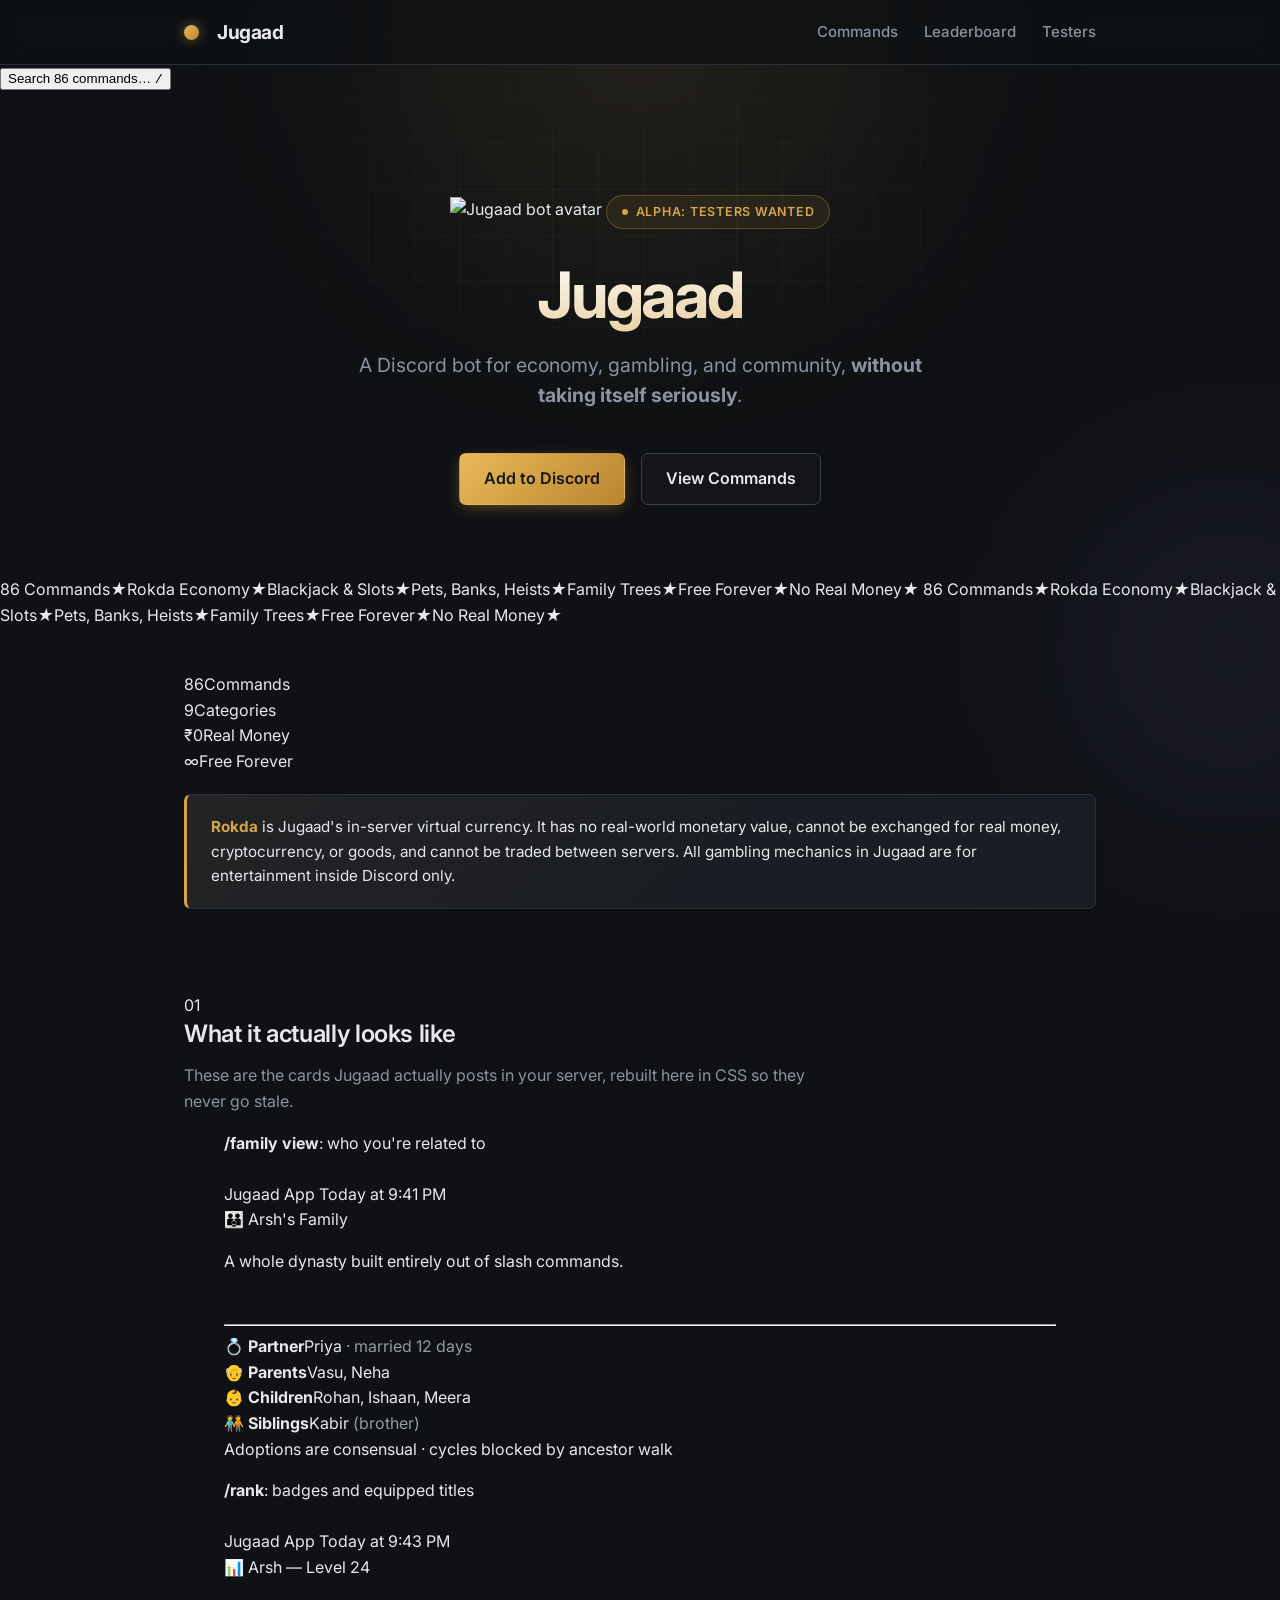
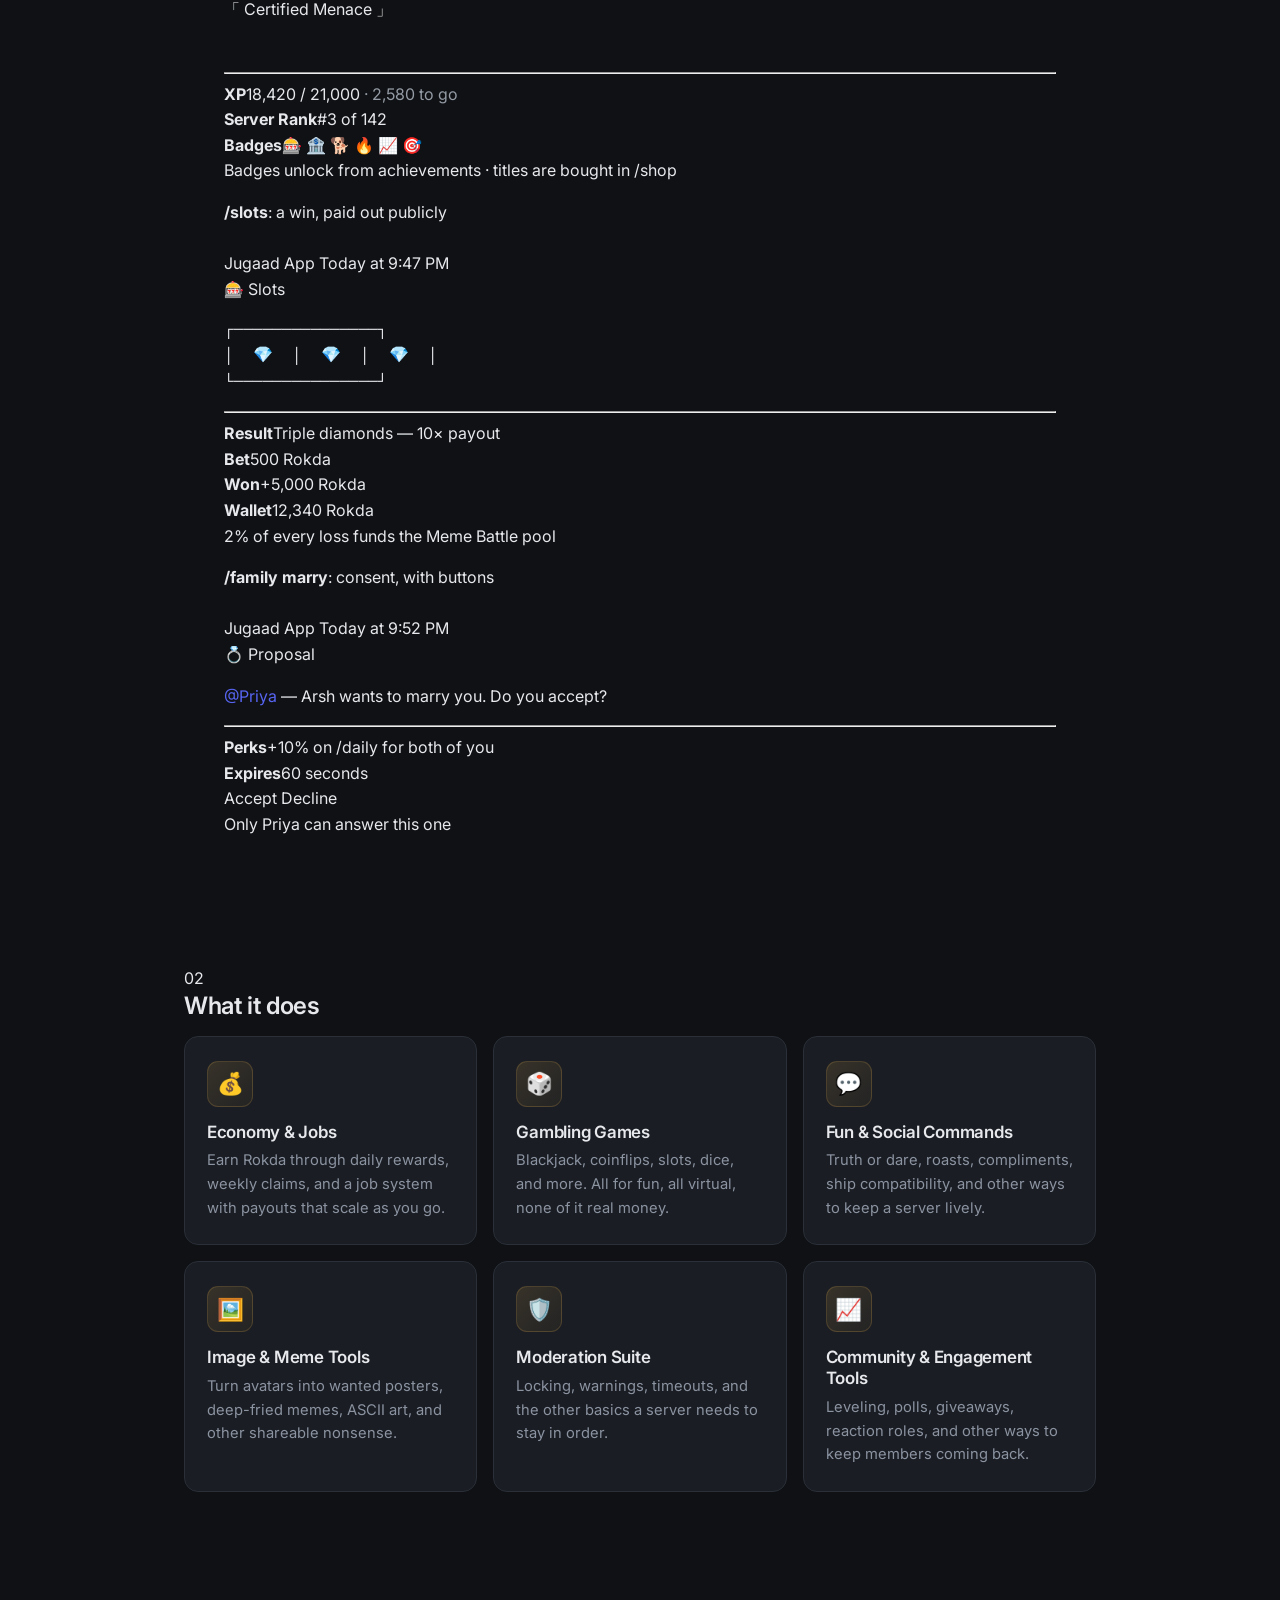
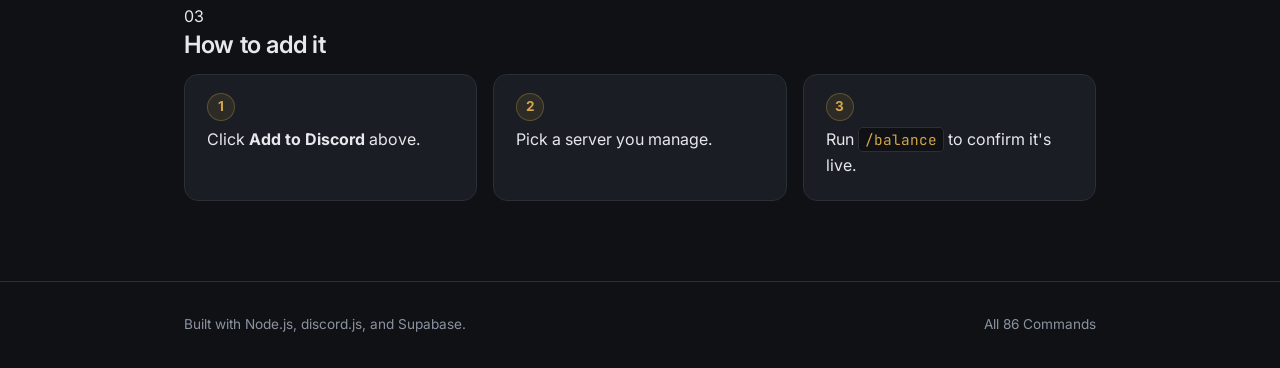
==== commit 61706c1c: "Docs: add /mc, bump command count to 86 /mc card in Community & Engagement, plus tester steps coveri" ====
--- a/index.html
+++ b/index.html
@@ -4,13 +4,17 @@
   <meta charset="UTF-8" />
   <meta name="viewport" content="width=device-width, initial-scale=1.0" />
   <title>Jugaad: A Discord Bot for Economy, Gambling &amp; Community</title>
-  <meta name="description" content="Jugaad is a Discord bot for economy, gambling, and community, without taking itself seriously. 84 commands, free forever." />
+  <meta name="description" content="Jugaad is a Discord bot for economy, gambling, and community, without taking itself seriously. 86 commands, free forever." />
 
   <link rel="preconnect" href="https://fonts.googleapis.com" />
   <link rel="preconnect" href="https://fonts.gstatic.com" crossorigin />
   <link href="https://fonts.googleapis.com/css2?family=Anton&family=Archivo:wght@600;700&family=Inter:wght@400;500;600;700&family=JetBrains+Mono:wght@400;500&display=swap" rel="stylesheet" />
 
   <link rel="icon" type="image/png" href="https://cdn.discordapp.com/avatars/1526129273075929159/9fe22ef2569ecffbc7eb3f4ace33cc23.png?size=64" />
+  <!-- Live stats source. Empty = disabled, and the hardcoded numbers below
+       stand as-is. Set this to the API origin once it's behind TLS. -->
+  <meta name="jugaad-api" content="" />
+
   <link rel="stylesheet" href="styles.css" />
 </head>
 <body>
@@ -20,10 +24,22 @@
       <a href="index.html" class="site-logo"><img src="https://cdn.discordapp.com/avatars/1526129273075929159/9fe22ef2569ecffbc7eb3f4ace33cc23.png?size=128" alt="" class="logo-img" />Jugaad</a>
       <nav class="site-nav">
         <a href="commands.html">Commands</a>
+        <a href="leaderboard.html">Leaderboard</a>
         <a href="testers.html">Testers</a>
       </nav>
     </div>
   </header>
+
+  <!-- index.html has nothing to filter in place, so its search field opens the
+       palette. commands.html and testers.html use their own filter bars, which
+       sit in the same spot, so every page has a search field under the header. -->
+  <div class="search-trigger-wrap">
+    <button type="button" class="search-trigger" id="search-trigger">
+      <span class="mag" aria-hidden="true"></span>
+      <span class="grow">Search 86 commands…</span>
+      <kbd>/</kbd>
+    </button>
+  </div>
 
   <main>
 
@@ -46,15 +62,15 @@
          Edit one span, edit the other to match. -->
     <div class="ticker" aria-hidden="true">
       <div class="ticker-track" id="ticker-track">
-        <span>84 Commands<i class="sep">★</i>Rokda Economy<i class="sep">★</i>Blackjack &amp; Slots<i class="sep">★</i>Pets, Banks, Heists<i class="sep">★</i>Family Trees<i class="sep">★</i>Free Forever<i class="sep">★</i>No Real Money<i class="sep">★</i></span>
-        <span>84 Commands<i class="sep">★</i>Rokda Economy<i class="sep">★</i>Blackjack &amp; Slots<i class="sep">★</i>Pets, Banks, Heists<i class="sep">★</i>Family Trees<i class="sep">★</i>Free Forever<i class="sep">★</i>No Real Money<i class="sep">★</i></span>
+        <span>86 Commands<i class="sep">★</i>Rokda Economy<i class="sep">★</i>Blackjack &amp; Slots<i class="sep">★</i>Pets, Banks, Heists<i class="sep">★</i>Family Trees<i class="sep">★</i>Free Forever<i class="sep">★</i>No Real Money<i class="sep">★</i></span>
+        <span>86 Commands<i class="sep">★</i>Rokda Economy<i class="sep">★</i>Blackjack &amp; Slots<i class="sep">★</i>Pets, Banks, Heists<i class="sep">★</i>Family Trees<i class="sep">★</i>Free Forever<i class="sep">★</i>No Real Money<i class="sep">★</i></span>
       </div>
     </div>
 
     <section class="stats-section" style="padding-top:44px;padding-bottom:0;">
       <div class="container">
         <div class="stat-strip" data-reveal>
-          <div><span class="n">84</span><span class="l">Commands</span></div>
+          <div><span class="n" data-stat="commands">86</span><span class="l">Commands</span></div>
           <div><span class="n">9</span><span class="l">Categories</span></div>
           <div><span class="n">₹0</span><span class="l">Real Money</span></div>
           <div><span class="n">∞</span><span class="l">Free Forever</span></div>
@@ -173,7 +189,7 @@
           </figure>
 
           <figure class="proof-item" data-reveal data-reveal-delay="80">
-            <figcaption><b>/marriage marry</b>: consent, with buttons</figcaption>
+            <figcaption><b>/family marry</b>: consent, with buttons</figcaption>
             <div class="dc">
               <div class="dc-msg">
                 <img src="https://cdn.discordapp.com/avatars/1526129273075929159/9fe22ef2569ecffbc7eb3f4ace33cc23.png?size=128" alt="" class="dc-pfp" />
@@ -266,7 +282,7 @@
   <footer class="site-footer">
     <div class="container">
       <span>Built with Node.js, discord.js, and Supabase.</span>
-      <a href="commands.html">All 84 Commands</a>
+      <a href="commands.html">All 86 Commands</a>
     </div>
   </footer>
 
